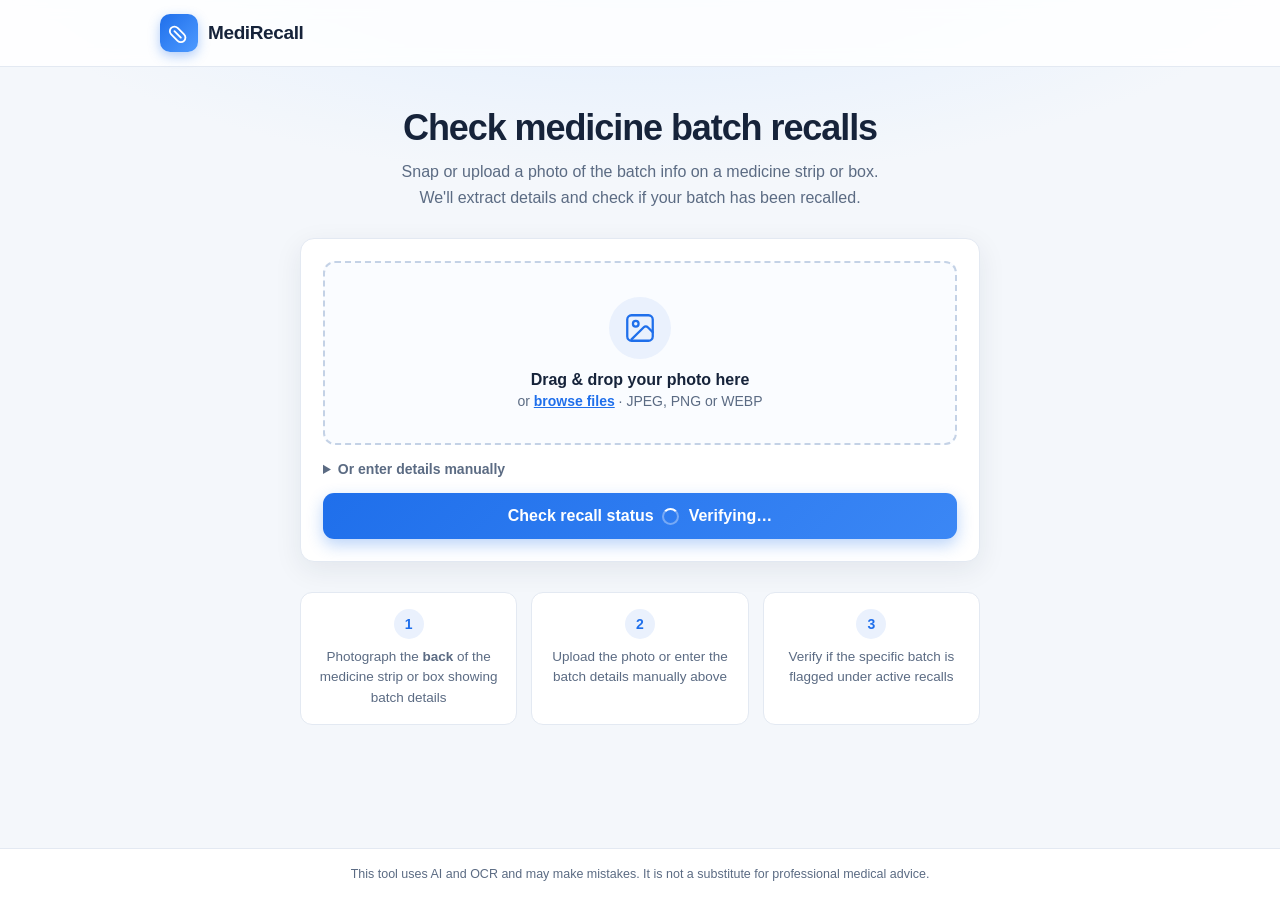
==== templates/index.html @ 77e094eb "intial commit" ====
<!DOCTYPE html>
<html lang="en">
<head>
  <meta charset="UTF-8">
  <meta name="viewport" content="width=device-width, initial-scale=1">
  <title>MediRecall — Medicine Batch Recall Checker</title>
  <link rel="stylesheet" href="/static/style.css?v=2">
</head>
<body>
  <header class="topbar">
    <div class="topbar-inner">
      <div class="brand">
        <span class="brand-icon">
          <svg viewBox="0 0 24 24" width="22" height="22" fill="none" stroke="currentColor" stroke-width="2" stroke-linecap="round" stroke-linejoin="round">
            <path d="M10.5 20.5 3.5 13.5a4.95 4.95 0 1 1 7-7l7 7a4.95 4.95 0 1 1-7 7Z"/>
            <path d="m7 10 7 7"/>
          </svg>
        </span>
        <span class="brand-name">MediRecall</span>
      </div>
    </div>
  </header>

  <main class="page">
    <section class="hero">
      <h1>Check medicine batch recalls</h1>
      <p class="subtitle">Snap or upload a photo of the batch info on a medicine strip or box.<br>We'll extract details and check if your batch has been recalled.</p>
    </section>

    <form id="analyze-form" action="/analyze" method="post" enctype="multipart/form-data" class="upload-card">
      <label class="dropzone" id="dropzone" for="image-input">
        <input type="file" id="image-input" name="image" accept="image/jpeg,image/png,image/webp" hidden>

        <div class="dropzone-idle" id="dz-idle">
          <span class="dz-icon">
            <svg viewBox="0 0 24 24" width="34" height="34" fill="none" stroke="currentColor" stroke-width="1.6" stroke-linecap="round" stroke-linejoin="round">
              <rect x="3" y="3" width="18" height="18" rx="3"/>
              <circle cx="9" cy="9" r="2"/>
              <path d="m21 15-3.5-3.5a2 2 0 0 0-2.83 0L6 20"/>
            </svg>
          </span>
          <p class="dz-title">Drag &amp; drop your photo here</p>
          <p class="dz-hint">or <span class="dz-browse">browse files</span> &middot; JPEG, PNG or WEBP</p>
        </div>

        <div class="dropzone-preview" id="dz-preview" hidden>
          <img id="preview-img" alt="Selected medicine photo preview">
          <div class="preview-meta">
            <span class="preview-name" id="preview-name"></span>
            <button type="button" class="preview-remove" id="remove-btn">Change photo</button>
          </div>
        </div>
      </label>

      <details class="manual-entry">
        <summary>Or enter details manually</summary>
        <div class="manual-fields-container" style="margin-top: 12px; display: flex; flex-direction: column; gap: 10px;">
          <div style="display: flex; flex-direction: column; gap: 4px;">
            <label style="font-size: 13px; font-weight: 700; color: var(--ink-soft);">Medicine Name</label>
            <input
              type="text"
              name="manual_text"
              placeholder="e.g. Metformin 500mg"
              style="padding: 10px; border: 1px solid var(--line); border-radius: 8px; font-family: inherit; font-size: 14px;"
            >
          </div>
          <div style="display: flex; flex-direction: column; gap: 4px;">
            <label style="font-size: 13px; font-weight: 700; color: var(--ink-soft);">Batch / Lot Number</label>
            <input
              type="text"
              name="manual_batch"
              placeholder="e.g. MX8739A"
              style="padding: 10px; border: 1px solid var(--line); border-radius: 8px; font-family: inherit; font-size: 14px;"
            >
          </div>
        </div>
      </details>

      <button type="submit" class="btn-primary" id="submit-btn">
        <span class="btn-label">Check recall status</span>
        <span class="btn-loading" hidden>
          <span class="spinner"></span> Verifying&hellip;
        </span>
      </button>
    </form>

    <section class="steps">
      <div class="step">
        <span class="step-num">1</span>
        <p>Photograph the <strong>back</strong> of the medicine strip or box showing batch details</p>
      </div>
      <div class="step">
        <span class="step-num">2</span>
        <p>Upload the photo or enter the batch details manually above</p>
      </div>
      <div class="step">
        <span class="step-num">3</span>
        <p>Verify if the specific batch is flagged under active recalls</p>
      </div>
    </section>
  </main>

  <footer class="footer">
    <p>This tool uses AI and OCR and may make mistakes. It is not a substitute for professional medical advice.</p>
  </footer>

  <script>
    const input = document.getElementById('image-input');
    const dropzone = document.getElementById('dropzone');
    const idle = document.getElementById('dz-idle');
    const preview = document.getElementById('dz-preview');
    const previewImg = document.getElementById('preview-img');
    const previewName = document.getElementById('preview-name');
    const removeBtn = document.getElementById('remove-btn');
    const form = document.getElementById('analyze-form');
    const submitBtn = document.getElementById('submit-btn');

    function showPreview(file) {
      if (!file) return;
      previewImg.src = URL.createObjectURL(file);
      previewName.textContent = file.name;
      idle.hidden = true;
      preview.hidden = false;
    }

    input.addEventListener('change', () => showPreview(input.files[0]));

    ['dragenter', 'dragover'].forEach(evt =>
      dropzone.addEventListener(evt, e => { e.preventDefault(); dropzone.classList.add('drag-over'); })
    );
    ['dragleave', 'drop'].forEach(evt =>
      dropzone.addEventListener(evt, e => { e.preventDefault(); dropzone.classList.remove('drag-over'); })
    );
    dropzone.addEventListener('drop', e => {
      const file = e.dataTransfer.files[0];
      if (file && file.type.startsWith('image/')) {
        const dt = new DataTransfer();
        dt.items.add(file);
        input.files = dt.files;
        showPreview(file);
      }
    });

    removeBtn.addEventListener('click', e => {
      e.preventDefault();
      input.value = '';
      preview.hidden = true;
      idle.hidden = false;
    });

    form.addEventListener('submit', () => {
      submitBtn.disabled = true;
      submitBtn.querySelector('.btn-label').hidden = true;
      submitBtn.querySelector('.btn-loading').hidden = false;
    });
  </script>
</body>
</html>
---- static/style.css ----
:root {
  --bg: #f4f7fb;
  --surface: #ffffff;
  --ink: #16233a;
  --ink-soft: #5b6b83;
  --line: #e3e9f2;
  --primary: #1f6feb;
  --primary-dark: #1558c0;
  --primary-soft: #eaf1fd;
  --ok-ink: #146c43;
  --ok-bg: #e3f6ec;
  --bad-ink: #b42328;
  --bad-bg: #fdeaea;
  --warn-ink: #7a5b0e;
  --warn-bg: #fdf4dd;
  --radius: 14px;
  --shadow: 0 8px 28px rgba(22, 35, 58, 0.08);
}

* {
  box-sizing: border-box;
}

body {
  margin: 0;
  min-height: 100vh;
  display: flex;
  flex-direction: column;
  font-family: -apple-system, BlinkMacSystemFont, "Segoe UI", Roboto, "Helvetica Neue", Arial, sans-serif;
  color: var(--ink);
  background:
    radial-gradient(1000px 400px at 50% -100px, #dcebff 0%, transparent 70%),
    var(--bg);
  -webkit-font-smoothing: antialiased;
}

/* ---------- Top bar ---------- */

.topbar {
  background: rgba(255, 255, 255, 0.85);
  backdrop-filter: blur(8px);
  border-bottom: 1px solid var(--line);
  position: sticky;
  top: 0;
  z-index: 10;
}

.topbar-inner {
  width: min(960px, calc(100% - 32px));
  margin: 0 auto;
  padding: 14px 0;
  display: flex;
  align-items: center;
  justify-content: space-between;
}

.brand {
  display: flex;
  align-items: center;
  gap: 10px;
}

.brand-icon {
  display: grid;
  place-items: center;
  width: 38px;
  height: 38px;
  border-radius: 10px;
  color: #fff;
  background: linear-gradient(135deg, var(--primary), #4d9aff);
  box-shadow: 0 4px 12px rgba(31, 111, 235, 0.35);
}

.brand-name {
  font-size: 19px;
  font-weight: 800;
  letter-spacing: -0.02em;
}

.btn-ghost {
  display: inline-flex;
  align-items: center;
  gap: 7px;
  padding: 8px 14px;
  border: 1px solid var(--line);
  border-radius: 10px;
  color: var(--ink);
  font-size: 14px;
  font-weight: 600;
  text-decoration: none;
  background: var(--surface);
  transition: border-color 0.15s, background 0.15s;
}

.btn-ghost:hover {
  border-color: var(--primary);
  background: var(--primary-soft);
}

/* ---------- Layout ---------- */

.page {
  flex: 1;
  width: min(680px, calc(100% - 32px));
  margin: 0 auto;
  padding: 40px 0 56px;
}

.hero {
  text-align: center;
  margin-bottom: 28px;
}

.hero h1 {
  margin: 0 0 10px;
  font-size: clamp(26px, 4.5vw, 36px);
  font-weight: 800;
  letter-spacing: -0.03em;
}

.subtitle {
  margin: 0;
  color: var(--ink-soft);
  font-size: 16px;
  line-height: 1.6;
}

/* ---------- Upload card ---------- */

.upload-card {
  display: flex;
  flex-direction: column;
  gap: 16px;
  padding: 22px;
  background: var(--surface);
  border: 1px solid var(--line);
  border-radius: var(--radius);
  box-shadow: var(--shadow);
}

.dropzone {
  display: block;
  padding: 34px 20px;
  border: 2px dashed #c4d2e6;
  border-radius: 12px;
  background: #fafcff;
  text-align: center;
  cursor: pointer;
  transition: border-color 0.15s, background 0.15s;
}

.dropzone:hover,
.dropzone.drag-over {
  border-color: var(--primary);
  background: var(--primary-soft);
}

.dz-icon {
  display: inline-grid;
  place-items: center;
  width: 62px;
  height: 62px;
  border-radius: 50%;
  color: var(--primary);
  background: var(--primary-soft);
  margin-bottom: 12px;
}

.dz-title {
  margin: 0 0 4px;
  font-size: 16px;
  font-weight: 700;
}

.dz-hint {
  margin: 0;
  font-size: 14px;
  color: var(--ink-soft);
}

.dz-browse {
  color: var(--primary);
  font-weight: 700;
  text-decoration: underline;
}

.dropzone-preview img {
  max-width: 100%;
  max-height: 260px;
  border-radius: 10px;
  box-shadow: 0 4px 16px rgba(22, 35, 58, 0.15);
}

.preview-meta {
  display: flex;
  align-items: center;
  justify-content: center;
  gap: 14px;
  margin-top: 12px;
  flex-wrap: wrap;
}

.preview-name {
  font-size: 14px;
  color: var(--ink-soft);
  max-width: 260px;
  overflow: hidden;
  text-overflow: ellipsis;
  white-space: nowrap;
}

.preview-remove {
  padding: 6px 12px;
  border: 1px solid var(--line);
  border-radius: 8px;
  background: var(--surface);
  color: var(--primary);
  font-size: 13px;
  font-weight: 700;
  cursor: pointer;
}

.preview-remove:hover {
  background: var(--primary-soft);
}

/* ---------- Manual entry ---------- */

.manual-entry summary {
  cursor: pointer;
  font-size: 14px;
  font-weight: 600;
  color: var(--ink-soft);
}

.manual-entry summary:hover {
  color: var(--primary);
}

.manual-entry textarea {
  width: 100%;
  margin-top: 10px;
  padding: 12px;
  border: 1px solid var(--line);
  border-radius: 10px;
  font: inherit;
  font-size: 14px;
  resize: vertical;
  min-height: 64px;
}

.manual-entry textarea:focus {
  outline: none;
  border-color: var(--primary);
  box-shadow: 0 0 0 3px rgba(31, 111, 235, 0.15);
}

/* ---------- Buttons ---------- */

.btn-primary {
  display: inline-flex;
  align-items: center;
  justify-content: center;
  gap: 8px;
  width: 100%;
  padding: 14px 20px;
  border: 0;
  border-radius: 11px;
  color: #fff;
  background: linear-gradient(135deg, var(--primary), #3b87f5);
  font-size: 16px;
  font-weight: 700;
  cursor: pointer;
  box-shadow: 0 6px 16px rgba(31, 111, 235, 0.3);
  transition: transform 0.1s, box-shadow 0.15s, filter 0.15s;
}

.btn-primary:hover:not(:disabled) {
  filter: brightness(1.05);
  transform: translateY(-1px);
  box-shadow: 0 8px 20px rgba(31, 111, 235, 0.38);
}

.btn-primary:disabled {
  opacity: 0.75;
  cursor: wait;
}

.btn-inline {
  width: auto;
  padding: 12px 22px;
  text-decoration: none;
  font-size: 15px;
}

.btn-loading {
  display: inline-flex;
  align-items: center;
  gap: 10px;
}

.spinner {
  width: 17px;
  height: 17px;
  border: 2.5px solid rgba(255, 255, 255, 0.35);
  border-top-color: #fff;
  border-radius: 50%;
  animation: spin 0.7s linear infinite;
}

@keyframes spin {
  to { transform: rotate(360deg); }
}

/* ---------- Steps ---------- */

.steps {
  display: grid;
  grid-template-columns: repeat(3, 1fr);
  gap: 14px;
  margin-top: 30px;
}

.step {
  padding: 16px;
  background: var(--surface);
  border: 1px solid var(--line);
  border-radius: 12px;
  text-align: center;
}

.step-num {
  display: inline-grid;
  place-items: center;
  width: 30px;
  height: 30px;
  border-radius: 50%;
  background: var(--primary-soft);
  color: var(--primary);
  font-weight: 800;
  font-size: 14px;
  margin-bottom: 8px;
}

.step p {
  margin: 0;
  font-size: 13.5px;
  line-height: 1.5;
  color: var(--ink-soft);
}

@media (max-width: 560px) {
  .steps {
    grid-template-columns: 1fr;
  }
}

/* ---------- Result page ---------- */

.result-card {
  padding: 28px;
  background: var(--surface);
  border: 1px solid var(--line);
  border-radius: var(--radius);
  box-shadow: var(--shadow);
}

.result-eyebrow {
  margin: 0 0 6px;
  font-size: 12px;
  font-weight: 800;
  letter-spacing: 0.1em;
  text-transform: uppercase;
  color: var(--primary);
}

.medicine-name {
  margin: 0 0 16px;
  font-size: clamp(24px, 4vw, 32px);
  font-weight: 800;
  letter-spacing: -0.02em;
}

.status-row {
  display: flex;
  gap: 10px;
  flex-wrap: wrap;
  margin-bottom: 8px;
}

.badge {
  display: inline-flex;
  align-items: center;
  gap: 7px;
  padding: 8px 14px;
  border-radius: 999px;
  font-size: 14px;
  font-weight: 700;
}

.badge.ok {
  color: var(--ok-ink);
  background: var(--ok-bg);
}

.badge.banned {
  color: var(--bad-ink);
  background: var(--bad-bg);
}

.badge.unknown {
  color: var(--warn-ink);
  background: var(--warn-bg);
}

.result-section {
  margin-top: 20px;
  padding-top: 18px;
  border-top: 1px solid var(--line);
}

.result-section h3 {
  margin: 0 0 8px;
  font-size: 13px;
  font-weight: 800;
  letter-spacing: 0.08em;
  text-transform: uppercase;
  color: var(--ink-soft);
}

.result-section p {
  margin: 0;
  font-size: 15.5px;
  line-height: 1.65;
}

/* ---------- Error card ---------- */

.error-card {
  text-align: center;
  padding: 40px 28px;
}

.error-icon {
  display: inline-grid;
  place-items: center;
  width: 60px;
  height: 60px;
  border-radius: 50%;
  color: var(--bad-ink);
  background: var(--bad-bg);
  margin-bottom: 14px;
}

.error-card h2 {
  margin: 0 0 8px;
  font-size: 22px;
}

.error-card p {
  margin: 0 auto 22px;
  max-width: 420px;
  color: var(--ink-soft);
  line-height: 1.6;
}

/* ---------- Raw OCR ---------- */

.raw-text {
  margin-top: 18px;
  padding: 14px 18px;
  background: var(--surface);
  border: 1px solid var(--line);
  border-radius: 12px;
}

.raw-text summary {
  cursor: pointer;
  font-size: 14px;
  font-weight: 600;
  color: var(--ink-soft);
}

.raw-text summary:hover {
  color: var(--primary);
}

.raw-text pre {
  margin: 12px 0 0;
  padding: 14px;
  overflow-x: auto;
  border-radius: 8px;
  background: #f7f9fc;
  font-size: 13px;
  line-height: 1.5;
  color: var(--ink-soft);
  white-space: pre-wrap;
  word-break: break-word;
}

.actions-row {
  margin-top: 24px;
  text-align: center;
}

/* ---------- Footer ---------- */

.footer {
  border-top: 1px solid var(--line);
  background: var(--surface);
}

.footer p {
  width: min(680px, calc(100% - 32px));
  margin: 0 auto;
  padding: 16px 0;
  font-size: 12.5px;
  line-height: 1.5;
  color: var(--ink-soft);
  text-align: center;
}
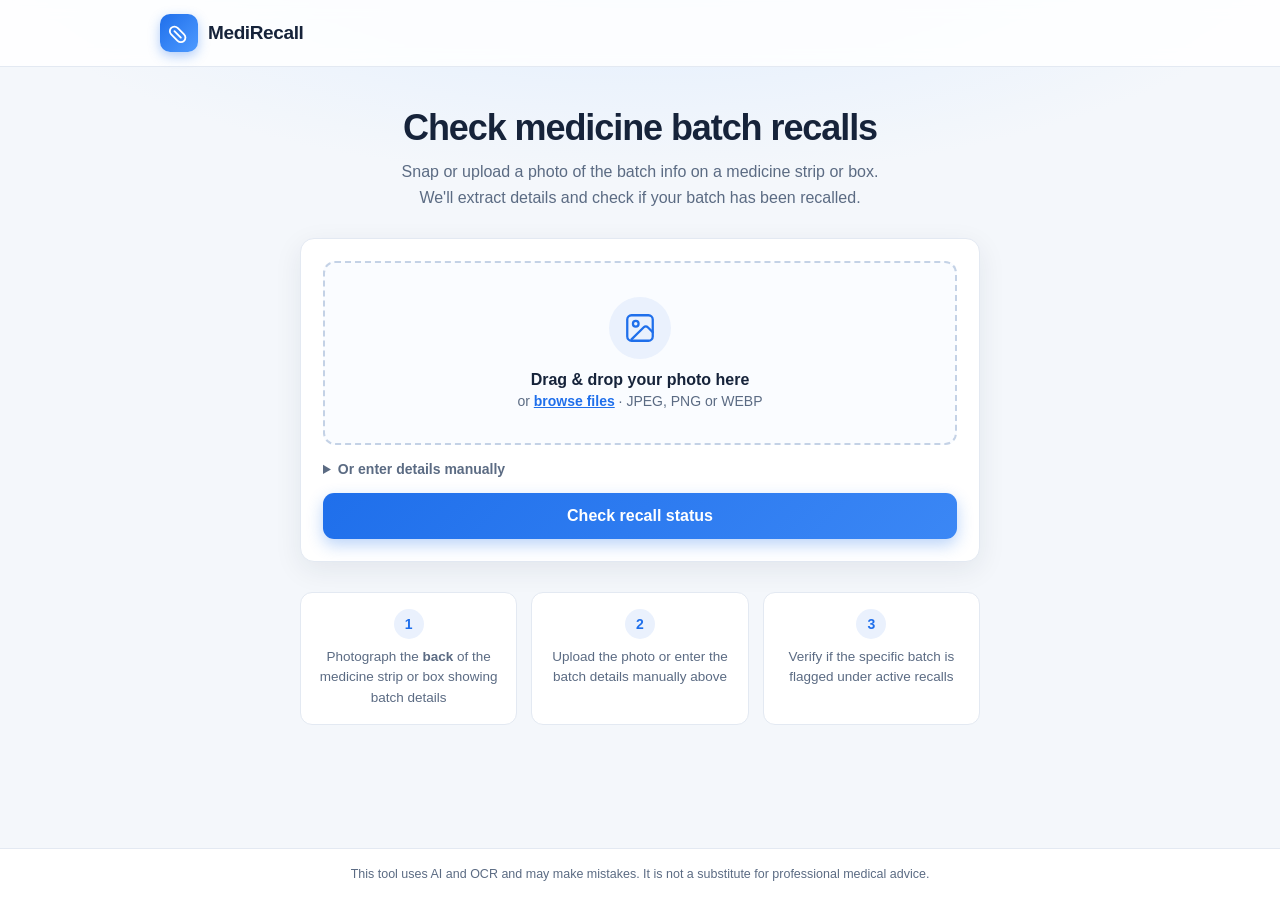
==== commit 3f1996f3: "intial commit" ====
--- a/templates/index.html
+++ b/templates/index.html
@@ -4,7 +4,7 @@
   <meta charset="UTF-8">
   <meta name="viewport" content="width=device-width, initial-scale=1">
   <title>MediRecall — Medicine Batch Recall Checker</title>
-  <link rel="stylesheet" href="/static/style.css?v=2">
+  <link rel="stylesheet" href="/static/style.css?v=3">
 </head>
 <body>
   <header class="topbar">
@@ -79,7 +79,7 @@
       <button type="submit" class="btn-primary" id="submit-btn">
         <span class="btn-label">Check recall status</span>
         <span class="btn-loading" hidden>
-          <span class="spinner"></span> Verifying&hellip;
+          <span class="spinner"></span> Analyzing&hellip;
         </span>
       </button>
     </form>
--- a/static/style.css
+++ b/static/style.css
@@ -21,6 +21,10 @@
   box-sizing: border-box;
 }
 
+[hidden] {
+  display: none !important;
+}
+
 body {
   margin: 0;
   min-height: 100vh;
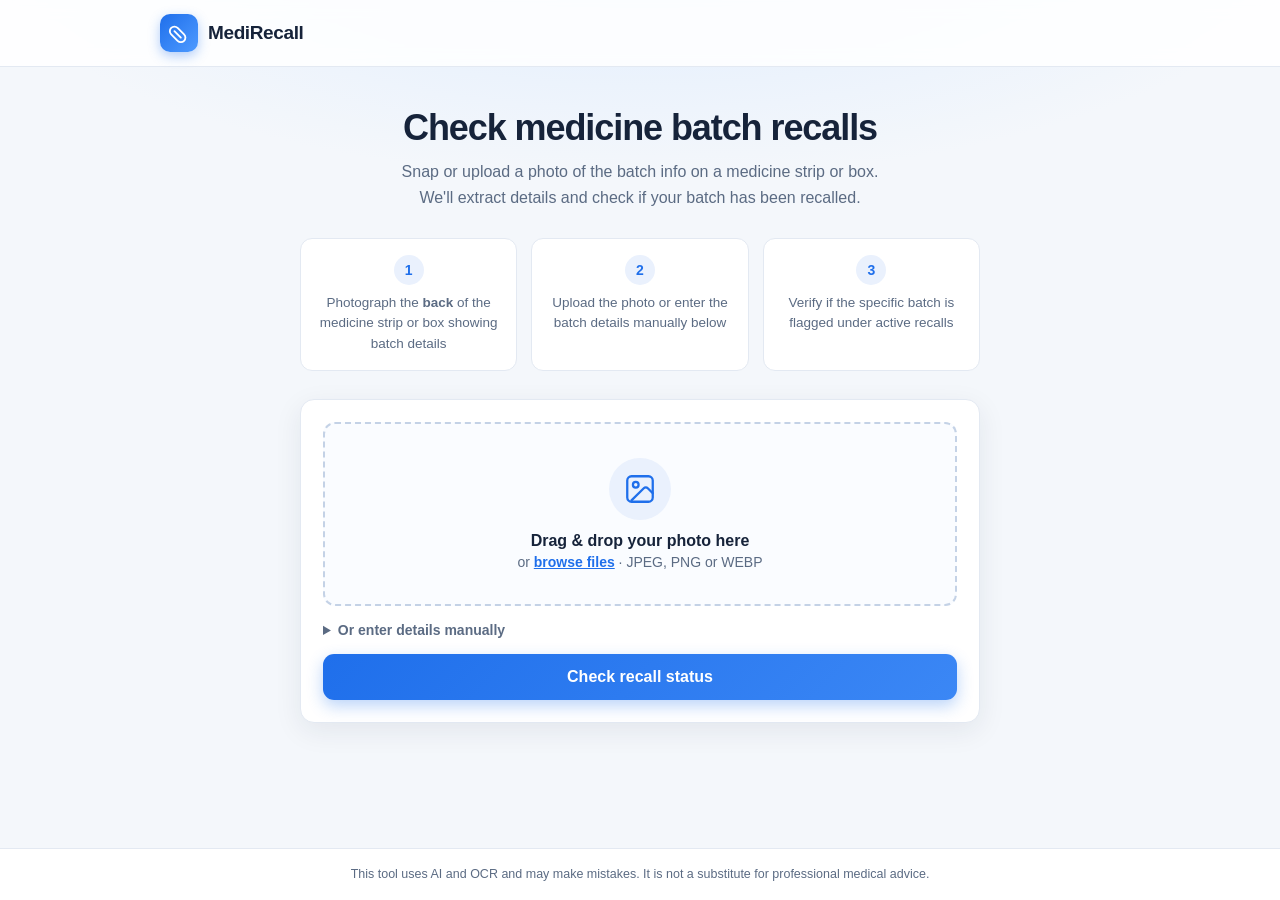
==== commit 8fe62508: "upload camera option ,new check button change , fix layout" ====
--- a/templates/index.html
+++ b/templates/index.html
@@ -4,7 +4,7 @@
   <meta charset="UTF-8">
   <meta name="viewport" content="width=device-width, initial-scale=1">
   <title>MediRecall — Medicine Batch Recall Checker</title>
-  <link rel="stylesheet" href="/static/style.css?v=3">
+  <link rel="stylesheet" href="/static/style.css?v=6">
 </head>
 <body>
   <header class="topbar">
@@ -27,6 +27,21 @@
       <p class="subtitle">Snap or upload a photo of the batch info on a medicine strip or box.<br>We'll extract details and check if your batch has been recalled.</p>
     </section>
 
+    <section class="steps">
+      <div class="step">
+        <span class="step-num">1</span>
+        <p>Photograph the <strong>back</strong> of the medicine strip or box showing batch details</p>
+      </div>
+      <div class="step">
+        <span class="step-num">2</span>
+        <p>Upload the photo or enter the batch details manually below</p>
+      </div>
+      <div class="step">
+        <span class="step-num">3</span>
+        <p>Verify if the specific batch is flagged under active recalls</p>
+      </div>
+    </section>
+
     <form id="analyze-form" action="/analyze" method="post" enctype="multipart/form-data" class="upload-card">
       <label class="dropzone" id="dropzone" for="image-input">
         <input type="file" id="image-input" name="image" accept="image/jpeg,image/png,image/webp" hidden>
@@ -51,6 +66,25 @@
           </div>
         </div>
       </label>
+
+      <div class="mobile-upload-actions">
+        <input type="file" id="camera-input" accept="image/jpeg,image/png,image/webp" capture="environment" hidden>
+        <label class="mobile-upload-btn" for="camera-input">
+          <svg viewBox="0 0 24 24" width="18" height="18" fill="none" stroke="currentColor" stroke-width="2" stroke-linecap="round" stroke-linejoin="round">
+            <path d="M14.5 4h-5L7 7H4a2 2 0 0 0-2 2v9a2 2 0 0 0 2 2h16a2 2 0 0 0 2-2V9a2 2 0 0 0-2-2h-3l-2.5-3Z"/>
+            <circle cx="12" cy="13" r="3"/>
+          </svg>
+          Take photo
+        </label>
+        <label class="mobile-upload-btn secondary" for="image-input">
+          <svg viewBox="0 0 24 24" width="18" height="18" fill="none" stroke="currentColor" stroke-width="2" stroke-linecap="round" stroke-linejoin="round">
+            <path d="M21 15v4a2 2 0 0 1-2 2H5a2 2 0 0 1-2-2v-4"/>
+            <path d="m17 8-5-5-5 5"/>
+            <path d="M12 3v12"/>
+          </svg>
+          Browse files
+        </label>
+      </div>
 
       <details class="manual-entry">
         <summary>Or enter details manually</summary>
@@ -84,20 +118,6 @@
       </button>
     </form>
 
-    <section class="steps">
-      <div class="step">
-        <span class="step-num">1</span>
-        <p>Photograph the <strong>back</strong> of the medicine strip or box showing batch details</p>
-      </div>
-      <div class="step">
-        <span class="step-num">2</span>
-        <p>Upload the photo or enter the batch details manually above</p>
-      </div>
-      <div class="step">
-        <span class="step-num">3</span>
-        <p>Verify if the specific batch is flagged under active recalls</p>
-      </div>
-    </section>
   </main>
 
   <footer class="footer">
@@ -106,6 +126,7 @@
 
   <script>
     const input = document.getElementById('image-input');
+    const cameraInput = document.getElementById('camera-input');
     const dropzone = document.getElementById('dropzone');
     const idle = document.getElementById('dz-idle');
     const preview = document.getElementById('dz-preview');
@@ -114,6 +135,20 @@
     const removeBtn = document.getElementById('remove-btn');
     const form = document.getElementById('analyze-form');
     const submitBtn = document.getElementById('submit-btn');
+    let cameraFile = null;
+
+    function setMainImageFile(file) {
+      if (!file) return false;
+
+      try {
+        const dt = new DataTransfer();
+        dt.items.add(file);
+        input.files = dt.files;
+        return input.files.length > 0;
+      } catch (error) {
+        return false;
+      }
+    }
 
     function showPreview(file) {
       if (!file) return;
@@ -123,7 +158,19 @@
       preview.hidden = false;
     }
 
-    input.addEventListener('change', () => showPreview(input.files[0]));
+    input.addEventListener('change', () => {
+      cameraFile = null;
+      cameraInput.value = '';
+      showPreview(input.files[0]);
+    });
+
+    cameraInput.addEventListener('change', () => {
+      cameraFile = cameraInput.files[0] || null;
+      if (cameraFile) {
+        setMainImageFile(cameraFile);
+        showPreview(cameraFile);
+      }
+    });
 
     ['dragenter', 'dragover'].forEach(evt =>
       dropzone.addEventListener(evt, e => { e.preventDefault(); dropzone.classList.add('drag-over'); })
@@ -137,6 +184,8 @@
         const dt = new DataTransfer();
         dt.items.add(file);
         input.files = dt.files;
+        cameraFile = null;
+        cameraInput.value = '';
         showPreview(file);
       }
     });
@@ -144,11 +193,22 @@
     removeBtn.addEventListener('click', e => {
       e.preventDefault();
       input.value = '';
+      cameraFile = null;
+      cameraInput.value = '';
       preview.hidden = true;
       idle.hidden = false;
     });
 
+    form.addEventListener('formdata', e => {
+      if (cameraFile && !input.files.length) {
+        e.formData.set('image', cameraFile, cameraFile.name);
+      }
+    });
+
     form.addEventListener('submit', () => {
+      if (cameraFile) {
+        setMainImageFile(cameraFile);
+      }
       submitBtn.disabled = true;
       submitBtn.querySelector('.btn-label').hidden = true;
       submitBtn.querySelector('.btn-loading').hidden = false;
--- a/static/style.css
+++ b/static/style.css
@@ -110,6 +110,11 @@
   padding: 40px 0 56px;
 }
 
+.result-page {
+  width: min(860px, calc(100% - 40px));
+  padding-top: 42px;
+}
+
 .hero {
   text-align: center;
   margin-bottom: 28px;
@@ -226,6 +231,31 @@
 
 .preview-remove:hover {
   background: var(--primary-soft);
+}
+
+.mobile-upload-actions {
+  display: none;
+}
+
+.mobile-upload-btn {
+  display: inline-flex;
+  align-items: center;
+  justify-content: center;
+  gap: 8px;
+  min-height: 46px;
+  padding: 12px 14px;
+  border: 1px solid var(--primary);
+  border-radius: 10px;
+  color: #fff;
+  background: var(--primary);
+  font-size: 14px;
+  font-weight: 800;
+  cursor: pointer;
+}
+
+.mobile-upload-btn.secondary {
+  color: var(--primary);
+  background: var(--surface);
 }
 
 /* ---------- Manual entry ---------- */
@@ -322,7 +352,7 @@
   display: grid;
   grid-template-columns: repeat(3, 1fr);
   gap: 14px;
-  margin-top: 30px;
+  margin-bottom: 28px;
 }
 
 .step {
@@ -362,7 +392,7 @@
 /* ---------- Result page ---------- */
 
 .result-card {
-  padding: 28px;
+  padding: 34px 36px;
   background: var(--surface);
   border: 1px solid var(--line);
   border-radius: var(--radius);
@@ -436,6 +466,46 @@
   margin: 0;
   font-size: 15.5px;
   line-height: 1.65;
+}
+
+.details-table {
+  width: 100%;
+  border-collapse: collapse;
+  margin-top: 12px;
+  font-size: 15px;
+  table-layout: fixed;
+}
+
+.details-table tr {
+  border-bottom: 1px solid var(--line);
+}
+
+.details-table tr:last-child {
+  border-bottom: 0;
+}
+
+.details-table td {
+  padding: 11px 0;
+  vertical-align: top;
+  overflow-wrap: anywhere;
+}
+
+.details-table td:first-child {
+  width: 34%;
+  padding-right: 18px;
+  color: var(--ink-soft);
+  font-weight: 700;
+}
+
+.batch-value {
+  font-family: ui-monospace, SFMono-Regular, Consolas, "Liberation Mono", monospace;
+  font-weight: 800;
+}
+
+.source-value {
+  color: var(--primary);
+  font-size: 13px;
+  font-weight: 700;
 }
 
 /* ---------- Error card ---------- */
@@ -523,3 +593,51 @@
   color: var(--ink-soft);
   text-align: center;
 }
+
+@media (max-width: 560px) {
+  .page,
+  .result-page {
+    width: min(100% - 24px, 680px);
+    padding: 24px 0 40px;
+  }
+
+  .topbar-inner {
+    width: min(100% - 24px, 960px);
+  }
+
+  .result-card {
+    padding: 24px 18px;
+  }
+
+  .dropzone {
+    padding: 26px 16px;
+  }
+
+  .mobile-upload-actions {
+    display: grid;
+    grid-template-columns: 1fr 1fr;
+    gap: 10px;
+  }
+
+  .details-table,
+  .details-table tbody,
+  .details-table tr,
+  .details-table td {
+    display: block;
+    width: 100%;
+  }
+
+  .details-table tr {
+    padding: 10px 0;
+  }
+
+  .details-table td {
+    padding: 2px 0;
+  }
+
+  .details-table td:first-child {
+    width: 100%;
+    padding-right: 0;
+    font-size: 13px;
+  }
+}
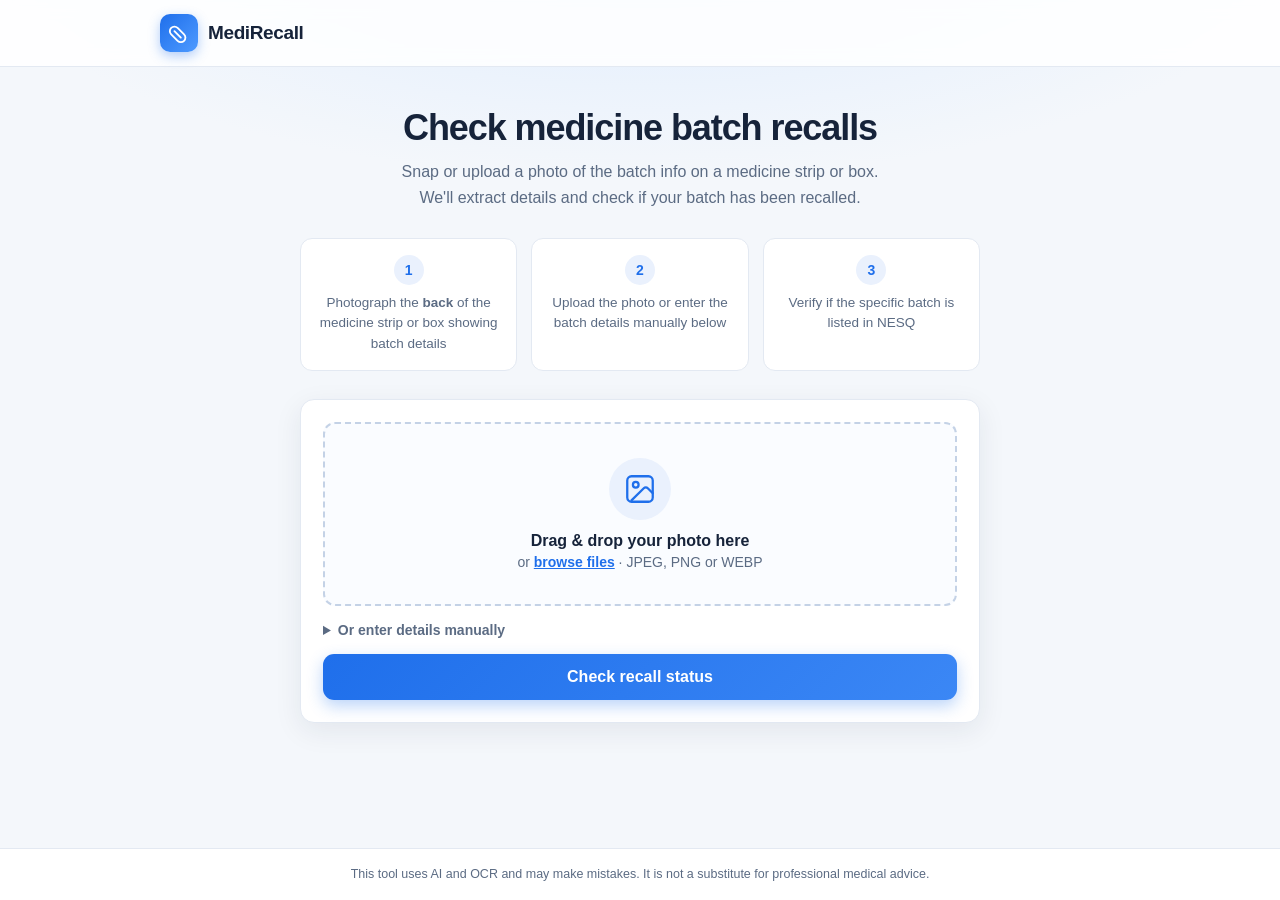
==== commit 48526cdf: "NSQ data" ====
--- a/templates/index.html
+++ b/templates/index.html
@@ -38,7 +38,7 @@
       </div>
       <div class="step">
         <span class="step-num">3</span>
-        <p>Verify if the specific batch is flagged under active recalls</p>
+        <p>Verify if the specific batch is listed in NESQ</p>
       </div>
     </section>
 
@@ -136,6 +136,7 @@
     const form = document.getElementById('analyze-form');
     const submitBtn = document.getElementById('submit-btn');
     let cameraFile = null;
+    let isSubmitting = false;
 
     function setMainImageFile(file) {
       if (!file) return false;
@@ -159,12 +160,14 @@
     }
 
     input.addEventListener('change', () => {
+      if (isSubmitting) return;
       cameraFile = null;
       cameraInput.value = '';
       showPreview(input.files[0]);
     });
 
     cameraInput.addEventListener('change', () => {
+      if (isSubmitting) return;
       cameraFile = cameraInput.files[0] || null;
       if (cameraFile) {
         setMainImageFile(cameraFile);
@@ -173,12 +176,24 @@
     });
 
     ['dragenter', 'dragover'].forEach(evt =>
-      dropzone.addEventListener(evt, e => { e.preventDefault(); dropzone.classList.add('drag-over'); })
+      dropzone.addEventListener(evt, e => {
+        e.preventDefault();
+        if (!isSubmitting) {
+          dropzone.classList.add('drag-over');
+        }
+      })
     );
     ['dragleave', 'drop'].forEach(evt =>
       dropzone.addEventListener(evt, e => { e.preventDefault(); dropzone.classList.remove('drag-over'); })
     );
+    dropzone.addEventListener('click', e => {
+      if (isSubmitting) {
+        e.preventDefault();
+        e.stopImmediatePropagation();
+      }
+    }, true);
     dropzone.addEventListener('drop', e => {
+      if (isSubmitting) return;
       const file = e.dataTransfer.files[0];
       if (file && file.type.startsWith('image/')) {
         const dt = new DataTransfer();
@@ -192,11 +207,13 @@
 
     removeBtn.addEventListener('click', e => {
       e.preventDefault();
+      if (isSubmitting) return;
       input.value = '';
       cameraFile = null;
       cameraInput.value = '';
       preview.hidden = true;
       idle.hidden = false;
+      input.click();
     });
 
     form.addEventListener('formdata', e => {
@@ -206,9 +223,15 @@
     });
 
     form.addEventListener('submit', () => {
+      isSubmitting = true;
       if (cameraFile) {
         setMainImageFile(cameraFile);
       }
+      form.classList.add('is-submitting');
+      dropzone.classList.remove('drag-over');
+      removeBtn.classList.add('is-disabled');
+      removeBtn.setAttribute('aria-disabled', 'true');
+      removeBtn.tabIndex = -1;
       submitBtn.disabled = true;
       submitBtn.querySelector('.btn-label').hidden = true;
       submitBtn.querySelector('.btn-loading').hidden = false;
--- a/static/style.css
+++ b/static/style.css
@@ -164,6 +164,27 @@
   background: var(--primary-soft);
 }
 
+.upload-card.is-submitting .mobile-upload-btn {
+  pointer-events: none;
+  opacity: 0.62;
+  cursor: wait;
+}
+
+.upload-card.is-submitting .dropzone {
+  opacity: 0.62;
+  cursor: wait;
+}
+
+.preview-remove.is-disabled {
+  opacity: 0.62;
+  color: var(--ink-soft);
+  cursor: not-allowed !important;
+}
+
+.preview-remove.is-disabled:hover {
+  background: var(--surface);
+}
+
 .dz-icon {
   display: inline-grid;
   place-items: center;
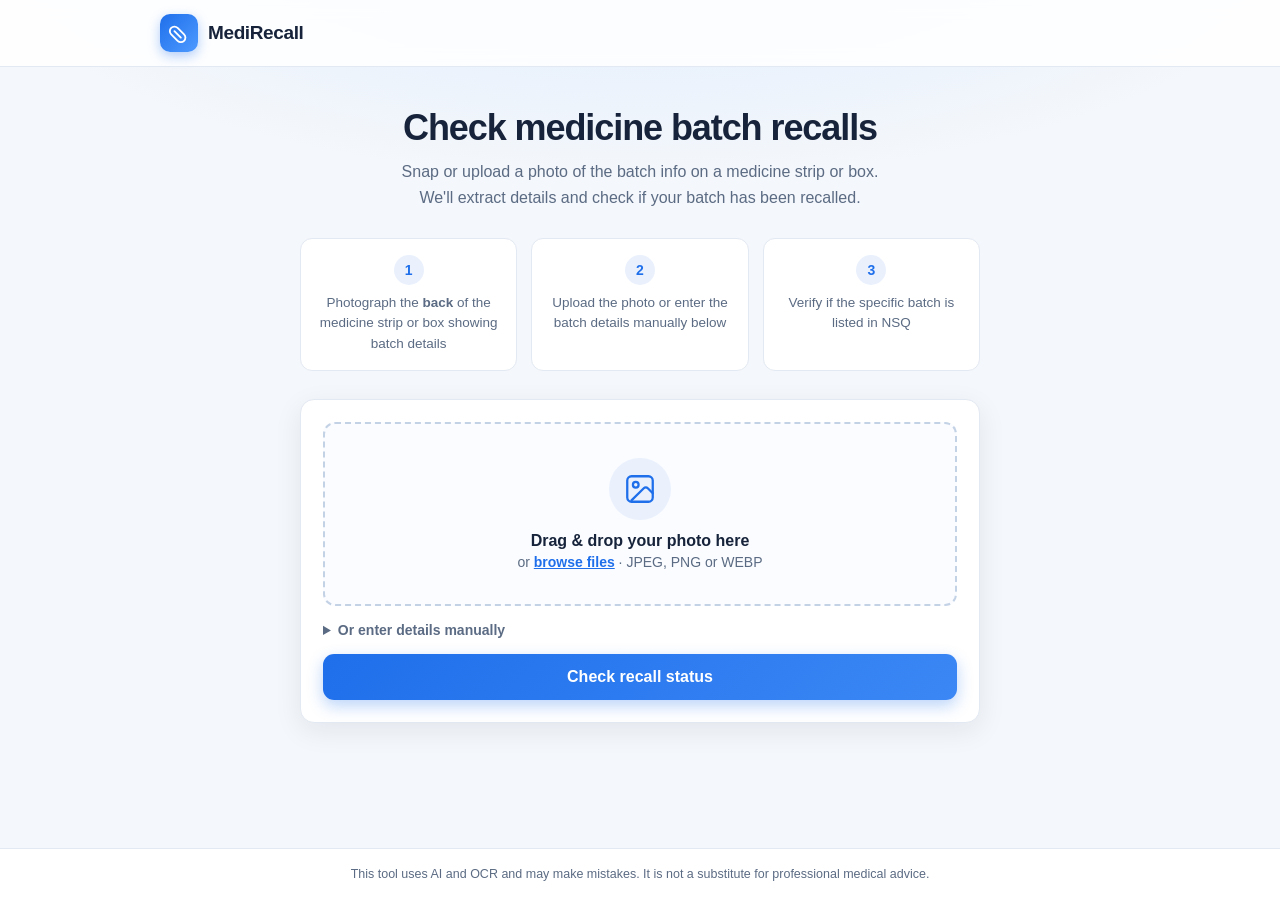
==== commit 8c40828b: "NSQ data" ====
--- a/templates/index.html
+++ b/templates/index.html
@@ -38,7 +38,7 @@
       </div>
       <div class="step">
         <span class="step-num">3</span>
-        <p>Verify if the specific batch is listed in NESQ</p>
+        <p>Verify if the specific batch is listed in NSQ</p>
       </div>
     </section>
 
